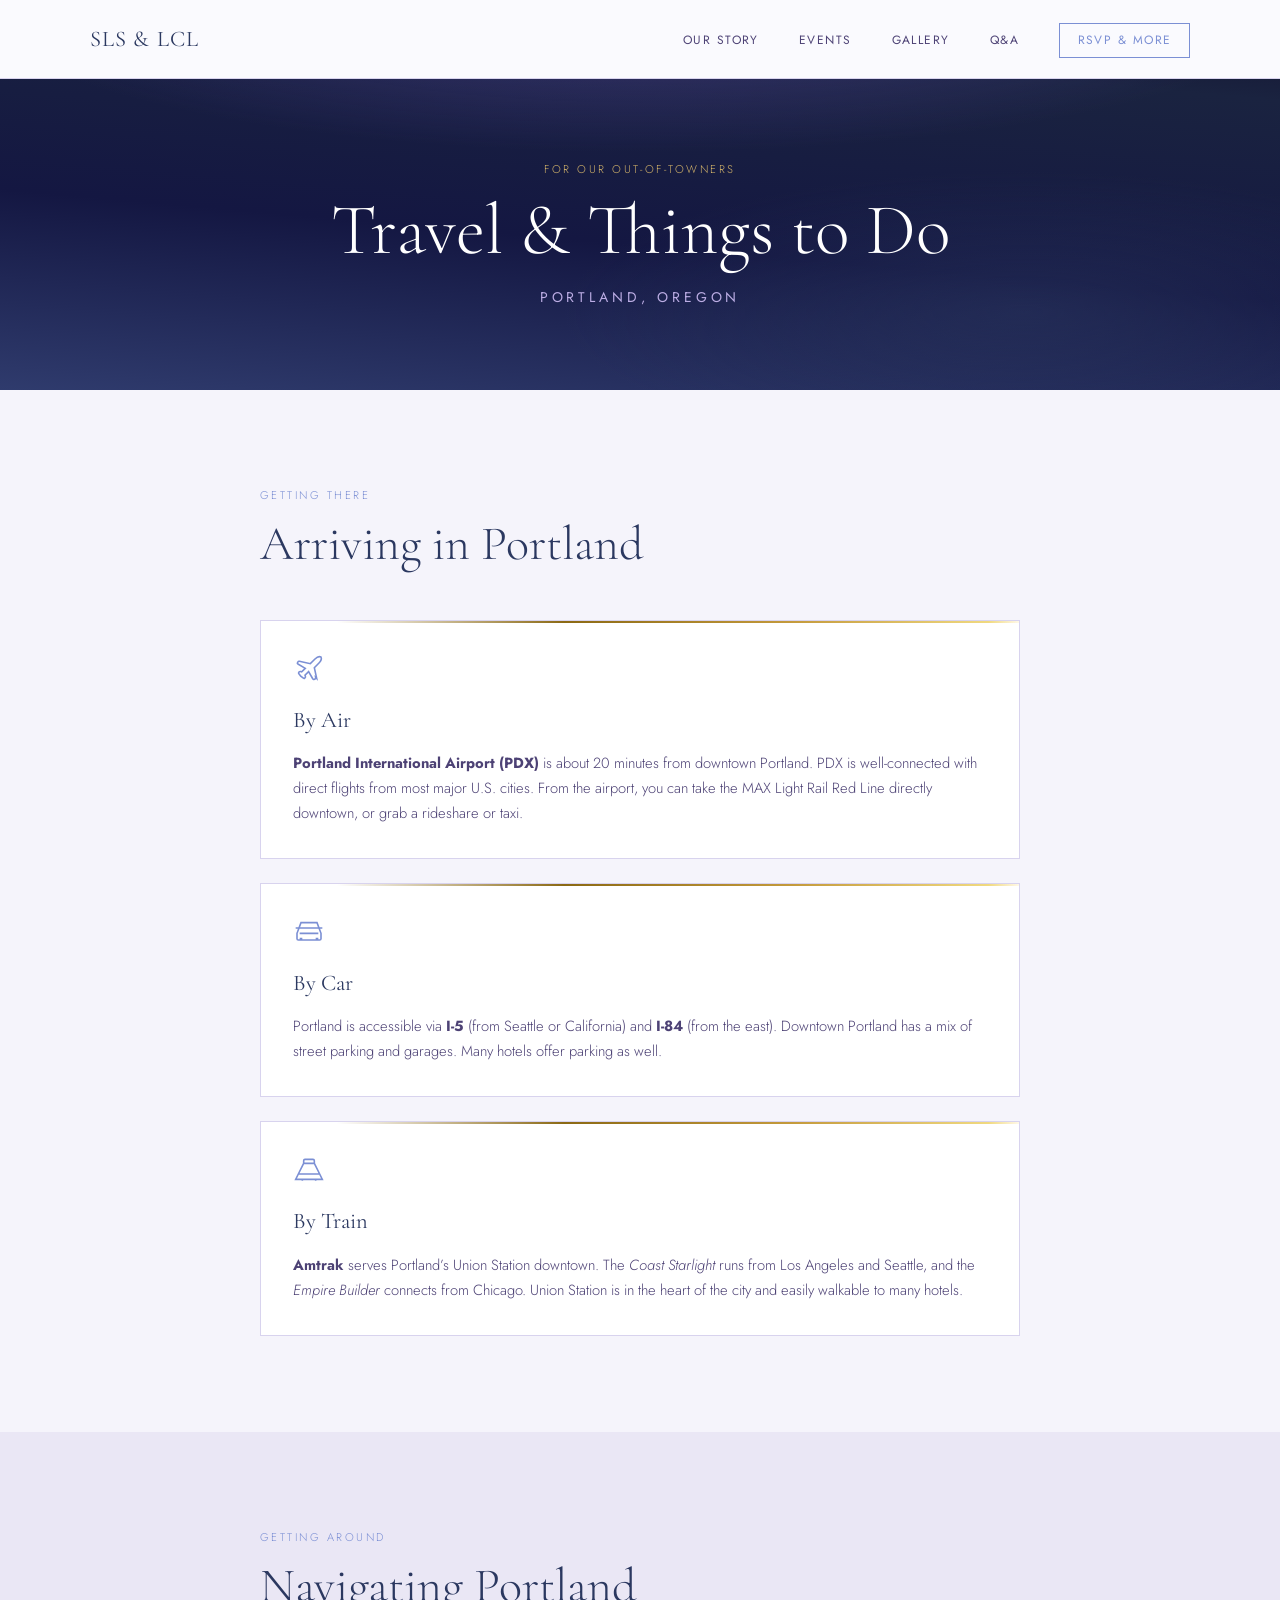
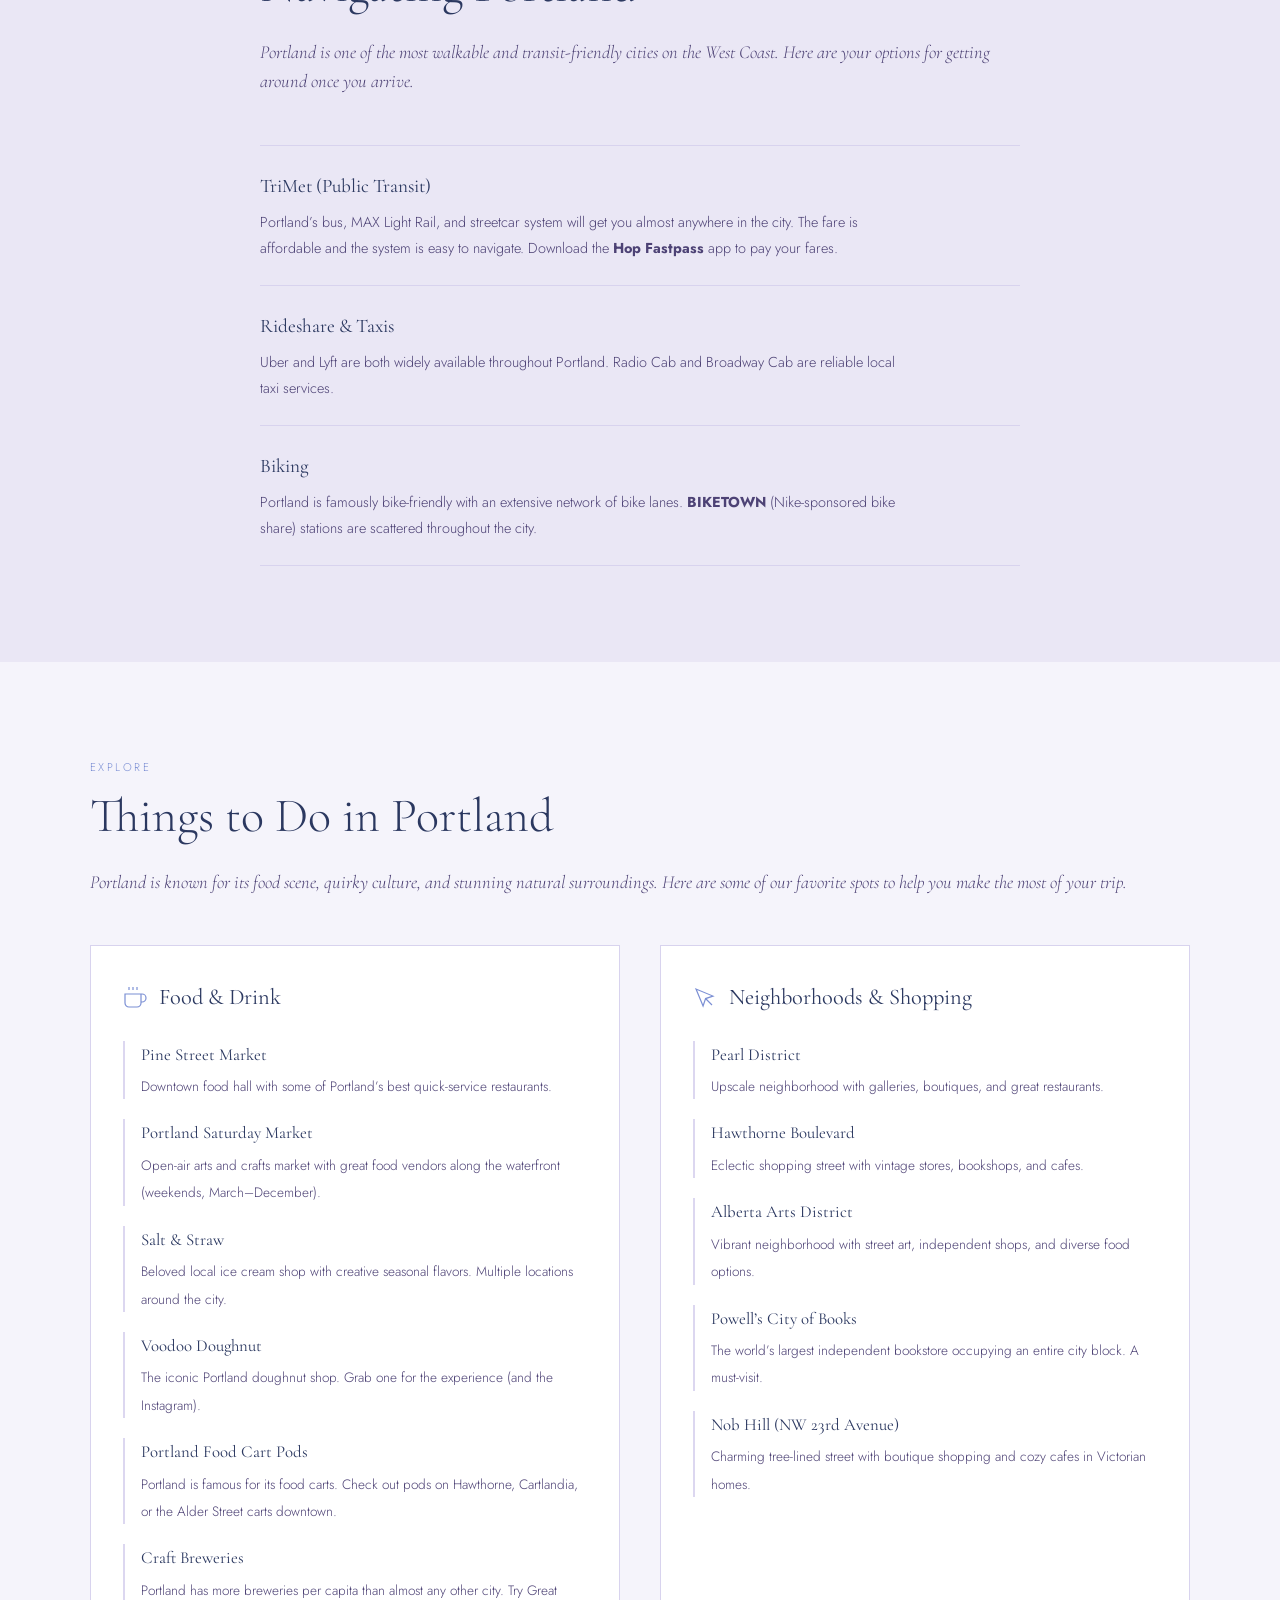
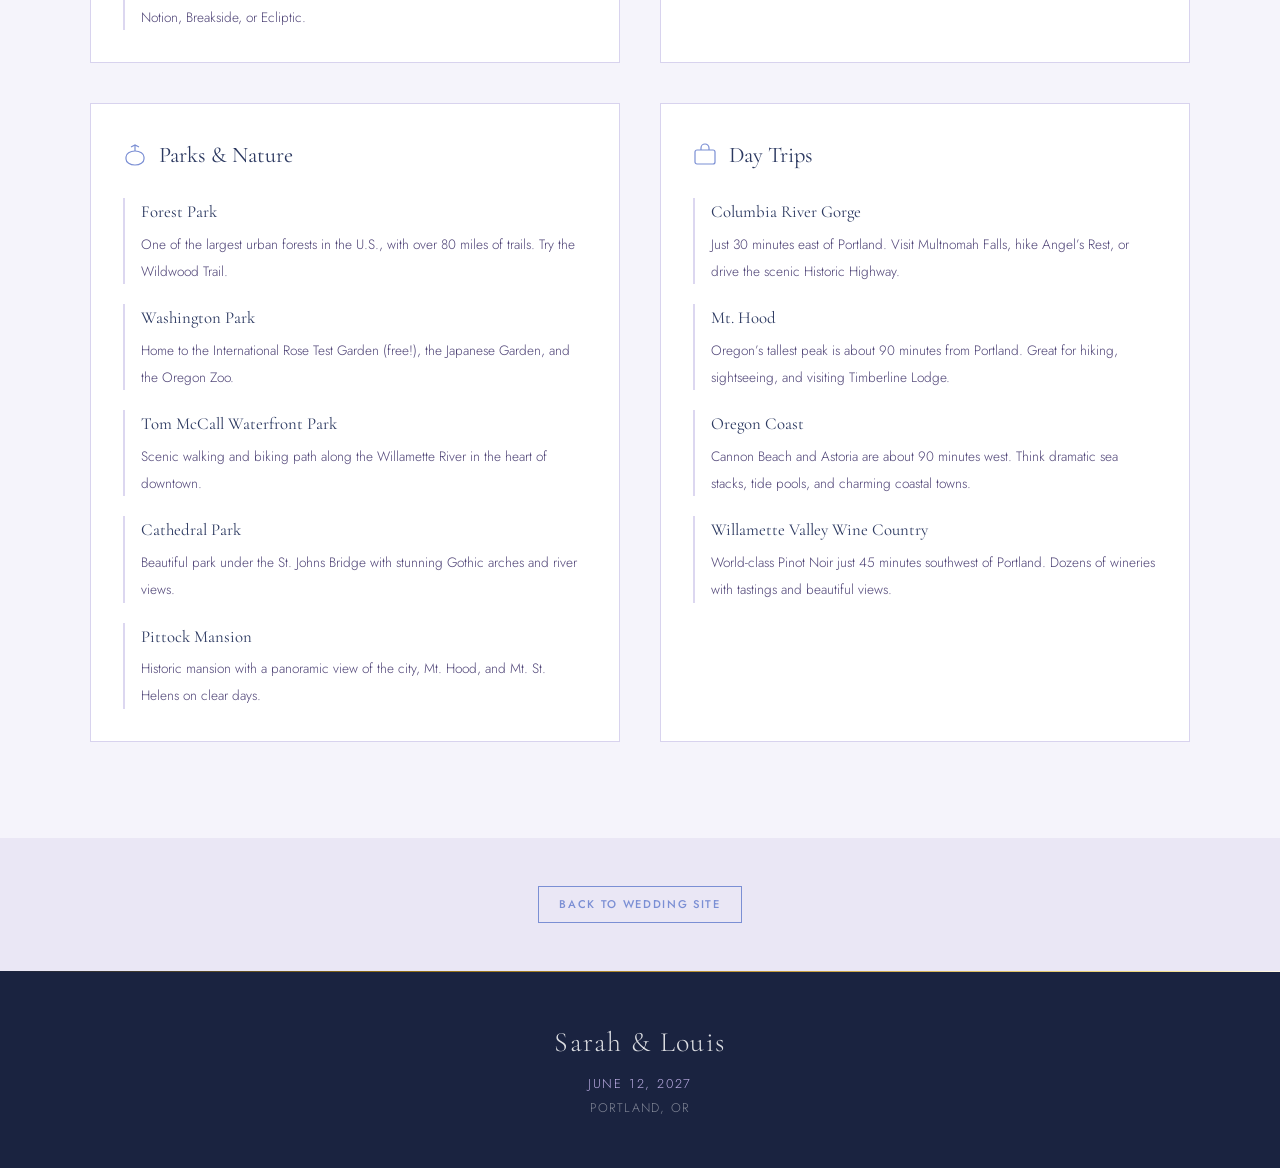
==== travel.html @ 09be83aa "Add wedding site with GitHub Pages deployment config Includes all site pages, styles, scripts, and i" ====
<!DOCTYPE html>
<html lang="en">

<head>
  <meta charset="UTF-8" />
  <meta name="viewport" content="width=device-width, initial-scale=1.0" />
  <title>Travel &amp; Things to Do | Sarah &amp; Louis</title>
  <link rel="preconnect" href="https://fonts.googleapis.com" />
  <link rel="preconnect" href="https://fonts.gstatic.com" crossorigin />
  <link
    href="https://fonts.googleapis.com/css2?family=Cormorant+Garamond:ital,wght@0,300;0,400;0,600;1,300;1,400&family=Jost:wght@300;400;500&display=swap"
    rel="stylesheet" />
  <link rel="icon" type="image/png" href="wisteria/flower 1.png" />
  <link rel="stylesheet" href="css/styles.css" />
  <link rel="stylesheet" href="css/travel.css" />
</head>

<body>

  <!-- NAV -->
  <header class="site-header scrolled" id="site-header">
    <div class="header-inner">
      <a href="index.html" class="header-monogram">SLS &amp; LCL</a>
      <button class="nav-toggle" aria-label="Toggle navigation" aria-expanded="false">
        <span></span><span></span><span></span>
      </button>
      <nav class="main-nav" id="main-nav">
        <ul>
          <li><a href="index.html#our-story">Our Story</a></li>
          <li><a href="index.html#events">Events</a></li>
          <li><a href="index.html#gallery">Gallery</a></li>
          <li><a href="index.html#faq">Q&amp;A</a></li>
          <li><a href="index.html#links" class="nav-cta">RSVP &amp; More</a></li>
        </ul>
      </nav>
    </div>
  </header>

  <!-- PAGE HERO -->
  <section class="travel-hero">
    <div class="travel-hero-overlay"></div>
    <div class="travel-hero-content">
      <div class="section-label">For Our Out-of-Towners</div>
      <h1 class="travel-hero-title">Travel &amp; Things to Do</h1>
      <p class="travel-hero-subtitle">Portland, Oregon</p>
    </div>
  </section>

  <!-- GETTING THERE -->
  <section class="section" id="getting-there">
    <div class="container container--narrow">
      <div class="section-label">Getting There</div>
      <h2 class="section-title">Arriving in Portland</h2>

      <div class="travel-info-grid">
        <div class="travel-info-card">
          <div class="travel-info-icon" aria-hidden="true">
            <svg viewBox="0 0 24 24" fill="none" stroke="currentColor" stroke-width="1.2">
              <path d="M17.8 19.2L16 11l3.5-3.5C21 6 21.5 4 21 3c-1-.5-3 0-4.5 1.5L13 8 4.8 6.2c-.5-.1-.9.1-1.1.5l-.3.5c-.2.4-.1.9.3 1.1l5.5 3.2-2.7 2.7-.8-.3c-.4-.1-.8 0-1.1.3l-.2.2c-.3.3-.3.7-.1 1l1.5 2 2 1.5c.3.2.7.2 1-.1l.2-.2c.3-.3.4-.7.3-1.1l-.3-.8 2.7-2.7 3.2 5.5c.2.4.7.5 1.1.3l.5-.3c.4-.2.6-.6.5-1.1z" />
            </svg>
          </div>
          <h3>By Air</h3>
          <p><strong>Portland International Airport (PDX)</strong> is about 20 minutes from downtown Portland. PDX is well-connected with direct flights from most major U.S. cities. From the airport, you can take the MAX Light Rail Red Line directly downtown, or grab a rideshare or taxi.</p>
        </div>

        <div class="travel-info-card">
          <div class="travel-info-icon" aria-hidden="true">
            <svg viewBox="0 0 24 24" fill="none" stroke="currentColor" stroke-width="1.2">
              <path d="M5 17h2m10 0h2M2 9h20M5 13h14M6 5h12l3 8v4a1 1 0 0 1-1 1H4a1 1 0 0 1-1-1v-4l3-8z" />
            </svg>
          </div>
          <h3>By Car</h3>
          <p>Portland is accessible via <strong>I-5</strong> (from Seattle or California) and <strong>I-84</strong> (from the east). Downtown Portland has a mix of street parking and garages. Many hotels offer parking as well.</p>
        </div>

        <div class="travel-info-card">
          <div class="travel-info-icon" aria-hidden="true">
            <svg viewBox="0 0 24 24" fill="none" stroke="currentColor" stroke-width="1.2">
              <path d="M4 15l4-8h8l4 8M4 15h16M4 15l-2 4h20l-2-4M8 7V5a1 1 0 0 1 1-1h6a1 1 0 0 1 1 1v2M7 19v1M17 19v1" />
            </svg>
          </div>
          <h3>By Train</h3>
          <p><strong>Amtrak</strong> serves Portland&rsquo;s Union Station downtown. The <em>Coast Starlight</em> runs from Los Angeles and Seattle, and the <em>Empire Builder</em> connects from Chicago. Union Station is in the heart of the city and easily walkable to many hotels.</p>
        </div>
      </div>
    </div>
  </section>

  <!-- GETTING AROUND -->
  <section class="section section-alt" id="getting-around">
    <div class="container container--narrow">
      <div class="section-label">Getting Around</div>
      <h2 class="section-title">Navigating Portland</h2>
      <p class="travel-intro">Portland is one of the most walkable and transit-friendly cities on the West Coast. Here are your options for getting around once you arrive.</p>

      <div class="transport-list">
        <div class="transport-item">
          <h3>TriMet (Public Transit)</h3>
          <p>Portland&rsquo;s bus, MAX Light Rail, and streetcar system will get you almost anywhere in the city. The fare is affordable and the system is easy to navigate. Download the <strong>Hop Fastpass</strong> app to pay your fares.</p>
        </div>
        <div class="transport-item">
          <h3>Rideshare &amp; Taxis</h3>
          <p>Uber and Lyft are both widely available throughout Portland. Radio Cab and Broadway Cab are reliable local taxi services.</p>
        </div>
        <div class="transport-item">
          <h3>Biking</h3>
          <p>Portland is famously bike-friendly with an extensive network of bike lanes. <strong>BIKETOWN</strong> (Nike-sponsored bike share) stations are scattered throughout the city.</p>
        </div>
      </div>
    </div>
  </section>

  <!-- THINGS TO DO -->
  <section class="section" id="things-to-do">
    <div class="container">
      <div class="section-label">Explore</div>
      <h2 class="section-title">Things to Do in Portland</h2>
      <p class="travel-intro">Portland is known for its food scene, quirky culture, and stunning natural surroundings. Here are some of our favorite spots to help you make the most of your trip.</p>

      <div class="things-grid">

        <div class="things-category">
          <h3 class="things-category-title">
            <svg class="things-category-icon" viewBox="0 0 24 24" fill="none" stroke="currentColor" stroke-width="1.2">
              <path d="M18 8h1a4 4 0 0 1 0 8h-1M2 8h16v9a4 4 0 0 1-4 4H6a4 4 0 0 1-4-4V8zM6 1v3M10 1v3M14 1v3" />
            </svg>
            Food &amp; Drink
          </h3>
          <ul class="things-list">
            <li>
              <strong>Pine Street Market</strong>
              <span>Downtown food hall with some of Portland&rsquo;s best quick-service restaurants.</span>
            </li>
            <li>
              <strong>Portland Saturday Market</strong>
              <span>Open-air arts and crafts market with great food vendors along the waterfront (weekends, March&ndash;December).</span>
            </li>
            <li>
              <strong>Salt &amp; Straw</strong>
              <span>Beloved local ice cream shop with creative seasonal flavors. Multiple locations around the city.</span>
            </li>
            <li>
              <strong>Voodoo Doughnut</strong>
              <span>The iconic Portland doughnut shop. Grab one for the experience (and the Instagram).</span>
            </li>
            <li>
              <strong>Portland Food Cart Pods</strong>
              <span>Portland is famous for its food carts. Check out pods on Hawthorne, Cartlandia, or the Alder Street carts downtown.</span>
            </li>
            <li>
              <strong>Craft Breweries</strong>
              <span>Portland has more breweries per capita than almost any other city. Try Great Notion, Breakside, or Ecliptic.</span>
            </li>
          </ul>
        </div>

        <div class="things-category">
          <h3 class="things-category-title">
            <svg class="things-category-icon" viewBox="0 0 24 24" fill="none" stroke="currentColor" stroke-width="1.2">
              <path d="M3 3l7.07 16.97 2.51-7.39 7.39-2.51L3 3zM13 13l6 6" />
            </svg>
            Neighborhoods &amp; Shopping
          </h3>
          <ul class="things-list">
            <li>
              <strong>Pearl District</strong>
              <span>Upscale neighborhood with galleries, boutiques, and great restaurants.</span>
            </li>
            <li>
              <strong>Hawthorne Boulevard</strong>
              <span>Eclectic shopping street with vintage stores, bookshops, and cafes.</span>
            </li>
            <li>
              <strong>Alberta Arts District</strong>
              <span>Vibrant neighborhood with street art, independent shops, and diverse food options.</span>
            </li>
            <li>
              <strong>Powell&rsquo;s City of Books</strong>
              <span>The world&rsquo;s largest independent bookstore occupying an entire city block. A must-visit.</span>
            </li>
            <li>
              <strong>Nob Hill (NW 23rd Avenue)</strong>
              <span>Charming tree-lined street with boutique shopping and cozy cafes in Victorian homes.</span>
            </li>
          </ul>
        </div>

        <div class="things-category">
          <h3 class="things-category-title">
            <svg class="things-category-icon" viewBox="0 0 24 24" fill="none" stroke="currentColor" stroke-width="1.2">
              <path d="M12 22c-4.97 0-9-2.69-9-6v-2c0-3.31 4.03-6 9-6s9 2.69 9 6v2c0 3.31-4.03 6-9 6z" />
              <path d="M12 8V2M8 4l4-2 4 2" />
            </svg>
            Parks &amp; Nature
          </h3>
          <ul class="things-list">
            <li>
              <strong>Forest Park</strong>
              <span>One of the largest urban forests in the U.S., with over 80 miles of trails. Try the Wildwood Trail.</span>
            </li>
            <li>
              <strong>Washington Park</strong>
              <span>Home to the International Rose Test Garden (free!), the Japanese Garden, and the Oregon Zoo.</span>
            </li>
            <li>
              <strong>Tom McCall Waterfront Park</strong>
              <span>Scenic walking and biking path along the Willamette River in the heart of downtown.</span>
            </li>
            <li>
              <strong>Cathedral Park</strong>
              <span>Beautiful park under the St. Johns Bridge with stunning Gothic arches and river views.</span>
            </li>
            <li>
              <strong>Pittock Mansion</strong>
              <span>Historic mansion with a panoramic view of the city, Mt. Hood, and Mt. St. Helens on clear days.</span>
            </li>
          </ul>
        </div>

        <div class="things-category">
          <h3 class="things-category-title">
            <svg class="things-category-icon" viewBox="0 0 24 24" fill="none" stroke="currentColor" stroke-width="1.2">
              <rect x="2" y="7" width="20" height="14" rx="2" ry="2" />
              <path d="M16 7V5a4 4 0 0 0-8 0v2" />
            </svg>
            Day Trips
          </h3>
          <ul class="things-list">
            <li>
              <strong>Columbia River Gorge</strong>
              <span>Just 30 minutes east of Portland. Visit Multnomah Falls, hike Angel&rsquo;s Rest, or drive the scenic Historic Highway.</span>
            </li>
            <li>
              <strong>Mt. Hood</strong>
              <span>Oregon&rsquo;s tallest peak is about 90 minutes from Portland. Great for hiking, sightseeing, and visiting Timberline Lodge.</span>
            </li>
            <li>
              <strong>Oregon Coast</strong>
              <span>Cannon Beach and Astoria are about 90 minutes west. Think dramatic sea stacks, tide pools, and charming coastal towns.</span>
            </li>
            <li>
              <strong>Willamette Valley Wine Country</strong>
              <span>World-class Pinot Noir just 45 minutes southwest of Portland. Dozens of wineries with tastings and beautiful views.</span>
            </li>
          </ul>
        </div>

      </div>
    </div>
  </section>

  <!-- BACK TO MAIN SITE -->
  <section class="section section-alt travel-back">
    <div class="container" style="text-align: center;">
      <a href="index.html#links" class="btn btn-ghost">Back to Wedding Site</a>
    </div>
  </section>

  <!-- FOOTER -->
  <footer class="site-footer">
    <div class="footer-inner">
      <p class="footer-names">Sarah &amp; Louis</p>
      <p class="footer-date">June 12, 2027</p>
      <p class="footer-location">Portland, OR</p>
    </div>
  </footer>

  <script src="js/main.js"></script>
</body>

</html>
---- css/styles.css ----
/* ============================================================
   RESET & BASE
   ============================================================ */
*,
*::before,
*::after {
  box-sizing: border-box;
  margin: 0;
  padding: 0;
}

:root {
  /* --- Palette --- */
  /* Backgrounds */
  --color-cream: #f5f4fb;
  /* near-white with lavender tint */
  --color-warm-white: #fafafe;
  --color-alt-bg: #eae7f5;
  /* soft lavender section bg */
  --color-card-bg: #ffffff;

  /* Brand colors (mood board) */
  --color-lavender-pale: #dcd7f0;
  /* very soft lavender */
  --color-lavender: #bcade4;
  /* medium lavender */
  --color-periwinkle: #7b8fd4;
  /* cornflower / periwinkle */
  --color-blue: #4f6bbf;
  /* medium blue */
  --color-navy: #2b3860;
  /* deep navy */
  --color-navy-dark: #1a2340;
  /* deepest navy (hero bg) */
  --color-gold: #c49a3c;
  /* warm gold accent */
  --color-gold-light: #d4b46a;
  /* lighter gold */

  /* Text */
  --color-charcoal: #1e2d52;
  /* use navy as primary text */
  --color-muted: #4d4275;
  /* muted blue-purple */
  --color-rule: #d8d3ee;
  /* lavender divider */

  /* Typography */
  --font-serif: 'Cormorant Garamond', Georgia, serif;
  --font-sans: 'Jost', system-ui, sans-serif;

  /* Spacing */
  --section-pad: 6rem 1.5rem;
  --container-max: 1100px;

  /* Motion */
  --ease: cubic-bezier(0.4, 0, 0.2, 1);
  --transition: 0.25s var(--ease);
}

html {
  scroll-behavior: smooth;
  font-size: 16px;
}

body {
  font-family: var(--font-sans);
  font-weight: 300;
  color: var(--color-charcoal);
  background: var(--color-cream);
  overflow-x: hidden;
  line-height: 1.7;
  -webkit-font-smoothing: antialiased;
}

img {
  display: block;
  max-width: 100%;
  height: auto;
}

a {
  color: inherit;
  text-decoration: none;
}

button {
  font: inherit;
  cursor: pointer;
  background: none;
  border: none;
}

/* ============================================================
   UTILITIES
   ============================================================ */
.sr-only {
  position: absolute;
  width: 1px;
  height: 1px;
  padding: 0;
  margin: -1px;
  overflow: hidden;
  clip: rect(0, 0, 0, 0);
  white-space: nowrap;
  border: 0;
}

.container {
  position: relative;
  z-index: 4;
  max-width: var(--container-max);
  margin: 0 auto;
}

.container--narrow {
  max-width: 760px;
}

.btn {
  display: inline-block;
  padding: 0.75rem 2rem;
  font-family: var(--font-sans);
  font-size: 0.75rem;
  font-weight: 500;
  letter-spacing: 0.15em;
  text-transform: uppercase;
  border: 1px solid currentColor;
  transition: background var(--transition), color var(--transition), border-color var(--transition);
}

.btn-outline {
  color: #fff;
  border-color: rgba(255, 255, 255, 0.55);
}

.btn-outline:hover {
  background: rgba(255, 255, 255, 0.12);
  border-color: rgba(255, 255, 255, 0.85);
}

.btn-ghost {
  color: var(--color-periwinkle);
  border-color: var(--color-periwinkle);
  font-size: 0.7rem;
  padding: 0.5rem 1.25rem;
}

.btn-ghost:hover {
  background: var(--color-periwinkle);
  color: #fff;
}

/* Placeholder image blocks */
.img-placeholder {
  width: 100%;
  height: 100%;
  background: var(--color-lavender-pale);
  display: flex;
  align-items: center;
  justify-content: center;
  color: var(--color-lavender);
  font-family: var(--font-sans);
  font-size: 0.8rem;
  letter-spacing: 0.08em;
  text-transform: uppercase;
}

/* ============================================================
   HEADER / NAV
   ============================================================ */
.site-header {
  position: fixed;
  top: 0;
  left: 0;
  right: 0;
  z-index: 100;
  padding: 1.25rem 2rem;
  transition: background var(--transition), box-shadow var(--transition);
}

.site-header.scrolled {
  background: var(--color-warm-white);
  box-shadow: 0 1px 0 var(--color-rule);
}

.header-inner {
  max-width: var(--container-max);
  margin: 0 auto;
  display: flex;
  align-items: center;
  justify-content: space-between;
}

.header-monogram {
  font-family: var(--font-serif);
  font-size: 1.4rem;
  font-weight: 400;
  letter-spacing: 0.05em;
  color: #fff;
  transition: color var(--transition);
}

.site-header.scrolled .header-monogram {
  color: var(--color-navy);
}

.main-nav ul {
  list-style: none;
  display: flex;
  gap: 2.5rem;
  align-items: center;
}

.main-nav a {
  font-size: 0.75rem;
  font-weight: 400;
  letter-spacing: 0.12em;
  text-transform: uppercase;
  color: rgba(255, 255, 255, 0.82);
  transition: color var(--transition);
}

.site-header.scrolled .main-nav a {
  color: var(--color-muted);
}

.main-nav a:hover {
  color: #fff;
}

.site-header.scrolled .main-nav a:hover {
  color: var(--color-periwinkle);
}

.main-nav .nav-cta {
  padding: 0.45rem 1.1rem;
  border: 1px solid rgba(255, 255, 255, 0.45);
}

.site-header.scrolled .main-nav .nav-cta {
  border-color: var(--color-periwinkle);
  color: var(--color-periwinkle);
}

.main-nav .nav-cta:hover {
  background: rgba(255, 255, 255, 0.12);
}

.site-header.scrolled .main-nav .nav-cta:hover {
  background: var(--color-periwinkle);
  color: #fff;
}

.nav-toggle {
  display: none;
  flex-direction: column;
  gap: 5px;
  padding: 4px;
  color: #fff;
  transition: color var(--transition);
}

.site-header.scrolled .nav-toggle {
  color: var(--color-navy);
}

.nav-toggle span {
  display: block;
  width: 22px;
  height: 1.5px;
  background: currentColor;
  transition: transform var(--transition), opacity var(--transition);
}

.nav-toggle[aria-expanded="true"] span:nth-child(1) {
  transform: translateY(6.5px) rotate(45deg);
}

.nav-toggle[aria-expanded="true"] span:nth-child(2) {
  opacity: 0;
}

.nav-toggle[aria-expanded="true"] span:nth-child(3) {
  transform: translateY(-6.5px) rotate(-45deg);
}

/* ============================================================
   HERO
   ============================================================ */
.hero {
  position: relative;
  min-height: 100svh;
  display: flex;
  flex-direction: column;
  align-items: center;
  justify-content: center;
  text-align: center;
  overflow: hidden;
  padding: 6rem 1.5rem 4rem;

  /* Deep dusk-blue wisteria gradient — replace with a real photo later:
     background-image: url('../images/hero.jpg');
     background-size: cover; background-position: center; */
  background: var(--color-navy-dark);


}


.hero-overlay {
  position: absolute;
  inset: 0;
  background:
    radial-gradient(ellipse 80% 60% at 50% 0%, rgba(100, 80, 180, 0.45) 0%, transparent 65%),
    radial-gradient(ellipse 70% 50% at 20% 100%, rgba(60, 50, 140, 0.35) 0%, transparent 60%),
    radial-gradient(ellipse 60% 60% at 80% 80%, rgba(43, 56, 96, 0.5) 0%, transparent 60%),
    linear-gradient(185deg, #120e2a 0%, #1a2340 20%, #141742 60%, #2f3b6d 100%);
}

/* Botanical illustrations */
.hero-botanical {
  position: absolute;
  width: clamp(200px, 28vw, 420px);
  pointer-events: none;
  z-index: 1;
  opacity: 0.3;
  filter: drop-shadow(0 0 28px rgba(148, 120, 200, 0.45)) blur(4px);
  mix-blend-mode: soft-light;
}

.hero-botanical--right {
  top: 8%;
  right: -5%;
  transform: rotate(-18deg);
}

.hero-botanical--left {
  bottom: -8%;
  left: -5%;
  transform: scaleX(-1) rotate(-18deg);
  /* flip 180° + slight adjust → mirrors naturally */
}

/* Sparkles are injected by JS */

.hero-content {
  position: relative;
  z-index: 4;
  max-width: 700px;
}

.hero-eyebrow {
  font-family: var(--font-sans);
  font-size: 0.875rem;
  font-weight: 400;
  letter-spacing: 0.28em;
  text-transform: uppercase;
  display: flex;
  white-space: nowrap;
  color: var(--color-gold-light);
  margin-bottom: 2rem;
}

.hero-eyebrow::before,
.hero-eyebrow::after {
  content: '';
  display: flex;
  width: 100%;
  height: 1px;
  background: var(--color-gold-light);
  margin: 0.5rem 0.75rem;
}

.hero-names {

  font-family: var(--font-serif);
  font-size: clamp(3.5rem, 9vw, 7rem);
  font-weight: 300;
  color: #fff;
  line-height: 0.65;
  letter-spacing: 0.02em;
  margin-bottom: 2.5rem;
}

.hero-names .ampersand {
  font-style: italic;
  color: var(--color-lavender);
}

.hero-date {
  font-family: var(--font-serif);
  font-size: clamp(1.1rem, 2.5vw, 1.5rem);
  font-weight: 300;
  color: rgba(255, 255, 255, 0.72);
  letter-spacing: 0.1em;
  margin-bottom: 0.4rem;
}

.hero-location {
  font-size: 0.78rem;
  letter-spacing: 0.18em;
  text-transform: uppercase;
  color: var(--color-lavender);
  margin-bottom: 3.5rem;
  opacity: 0.8;
}


/* ============================================================
   FOIL SHIMMER — shared animation for all gold foil elements
   ============================================================ */
@keyframes foil-shimmer {
  0% {
    background-position: 0% center;
  }

  100% {
    background-position: 100% center;
  }
}

/* Canvas dust overlay */
.hero-dust {
  position: absolute;
  inset: 0;
  width: 100%;
  height: 100%;
  pointer-events: none;
  z-index: 1;
}

/* ============================================================
   HERO SPARKLES
   ============================================================ */
.sparkle {
  position: absolute;
  pointer-events: none;
  z-index: 1;
  width: 3px;
  height: 3px;
  border-radius: 50%;
  background: var(--sparkle-color, #d4b46a);
  box-shadow: 0 0 5px 2px var(--sparkle-glow, rgba(212, 180, 106, 0.5));
  opacity: 0;
  animation: sparkle-twinkle var(--sparkle-dur, 3s) ease-in-out var(--sparkle-delay, 0s) infinite;
}

/* Vertical arm */
.sparkle::before,
/* Horizontal arm */
.sparkle::after {
  content: '';
  position: absolute;
  left: 50%;
  top: 50%;
  border-radius: 1px;
  background: linear-gradient(transparent 0%, var(--sparkle-color, #d4b46a) 50%, transparent 100%);
}

.sparkle::before {
  width: 1px;
  height: var(--sparkle-arm-v, 14px);
  transform: translate(-50%, -50%);
}

.sparkle::after {
  width: var(--sparkle-arm-h, 8px);
  height: 1px;
  transform: translate(-50%, -50%);
}

@keyframes sparkle-twinkle {

  0%,
  100% {
    opacity: 0;
    transform: scale(0.3) rotate(var(--sparkle-rot, 0deg));
  }

  15%,
  85% {
    opacity: 0;
  }

  50% {
    opacity: var(--sparkle-opacity, 0.8);
    transform: scale(1) rotate(var(--sparkle-rot, 0deg));
  }
}

/* ============================================================
   COUNTDOWN BAR
   ============================================================ */
.countdown-bar {
  position: relative;
  background: var(--color-navy);
  color: #fff;
  padding: 2rem 1.5rem;
}

/* Foil divider at top of countdown bar */
.countdown-bar::before {
  content: '';
  position: absolute;
  top: 0;
  left: 0;
  right: 0;
  height: 1px;
  background: linear-gradient(90deg, transparent 0%, #8b6914 15%, #c49a3c 30%, #f0d980 45%, #fff8e7 50%, #f0d980 55%, #c49a3c 70%, #8b6914 85%, transparent 100%);
  background-size: 200% 100%;
  animation: foil-shimmer 7s ease-in-out infinite alternate;
}

.countdown-inner {
  position: relative;
  z-index: 4;
  max-width: 600px;
  margin: 0 auto;
  display: flex;
  align-items: center;
  justify-content: center;
  gap: 1.5rem;
}

.countdown-unit {
  text-align: center;
  min-width: 64px;
}

.countdown-unit span {
  display: block;
  font-family: var(--font-serif);
  font-size: 2.5rem;
  font-weight: 300;
  line-height: 1;
  color: var(--color-lavender);
}

.countdown-unit label {
  display: block;
  font-size: 0.65rem;
  letter-spacing: 0.18em;
  text-transform: uppercase;
  color: rgba(255, 255, 255, 0.35);
  margin-top: 0.4rem;
}

.countdown-sep {
  font-size: 1.5rem;
  color: rgba(255, 255, 255, 0.15);
  line-height: 1;
  margin-top: -0.5rem;
}

/* ============================================================
   SECTIONS
   ============================================================ */
.section {
  position: relative;
  padding: var(--section-pad);
  background: var(--color-cream);
}

.section-alt {
  background: var(--color-alt-bg);
}

.section-label {
  font-size: 0.7rem;
  letter-spacing: 0.22em;
  text-transform: uppercase;
  color: var(--color-periwinkle);
  margin-bottom: 0.75rem;
}

.section-title {
  font-family: var(--font-serif);
  font-size: clamp(2rem, 4vw, 3rem);
  font-weight: 300;
  color: var(--color-navy);
  line-height: 1.15;
  margin-bottom: 3rem;
}

/* ============================================================
   OUR STORY
   ============================================================ */
.story-grid {
  display: grid;
  grid-template-columns: 1fr 1fr;
  gap: 4rem;
  align-items: start;
}

.story-image {
  aspect-ratio: 3/4;
  overflow: hidden;
  position: sticky;
  top: 6rem;
}

.story-content {
  padding-bottom: 2rem;
}

.story-text {
  margin-bottom: 4rem;
}

.story-image .img-placeholder {
  min-height: 400px;
}

.story-photo {
  position: absolute;
  inset: 0;
  width: 100%;
  height: 100%;
  object-fit: cover;
  object-position: center;
  display: block;
  transition: opacity 0.6s ease;
}

.story-slide-caption {
  position: absolute;
  bottom: 0;
  left: 0;
  right: 0;
  padding: 3rem 1.25rem 1.1rem;
  background: linear-gradient(transparent, rgba(14, 10, 40, 0.68));
  z-index: 2;
  opacity: 1;
  transition: opacity 0.45s ease;
}

.story-slide-date {
  display: block;
  font-family: var(--font-serif);
  font-style: italic;
  font-size: 1.05rem;
  color: rgba(255, 255, 255, 0.92);
  line-height: 1.3;
}

.story-slide-location {
  display: block;
  font-size: 0.62rem;
  letter-spacing: 0.2em;
  text-transform: uppercase;
  color: var(--color-gold-light);
  margin-top: 0.2rem;
}

.story-lead {
  font-family: var(--font-serif);
  font-size: 1.4rem;
  font-style: italic;
  color: var(--color-muted);
  margin-bottom: 1.25rem;
  line-height: 1.5;
}

.story-text p {
  margin-bottom: 1rem;
  color: var(--color-muted);
  font-size: 1rem;
}

/* Timeline */
.timeline {
  position: relative;
  padding-left: 1.5rem;
}

.timeline::before {
  content: '';
  position: absolute;
  left: 1.25rem;
  top: 8px;
  bottom: 8px;
  width: 1px;
  background: var(--color-lavender-pale);
}

.timeline-item {
  position: relative;
  padding: 0 0 3.5rem 2rem;
}

.timeline-item:last-child {
  padding-bottom: 0;
}

.timeline-dot {
  position: absolute;
  left: -0.85rem;
  top: 4px;
  width: 20px;
  height: 20px;
  object-fit: contain;
}

.timeline-date {
  font-size: 0.75rem;
  font-weight: 400;
  letter-spacing: 0.12em;
  text-transform: uppercase;
  color: #7f65c5;
  padding: 0.25rem 0rem;
}

.timeline-body h3 {
  font-family: var(--font-serif);
  line-height: 1.2;
  font-size: 1.325rem;
  font-weight: 400;
  color: var(--color-navy);
  margin-bottom: 0.3rem;
}

.timeline-body p {
  font-size: 1rem;
  color: var(--color-muted);
}

/* ============================================================
   EVENTS
   ============================================================ */
.events-grid {
  display: grid;
  grid-template-columns: repeat(3, 1fr);
  gap: 1.5rem;
}

.event-card {
  position: relative;
  background: var(--color-card-bg);
  padding: 2.5rem 2rem;
  border: 1px solid var(--color-rule);
  text-align: center;
  overflow: hidden;
}

/* Foil top accent line on each event card */
.event-card::before {
  content: '';
  position: absolute;
  top: 0;
  left: 0;
  right: 0;
  height: 2px;
  background: linear-gradient(90deg, transparent 5%, #8b6914 20%, #c49a3c 35%, #f0d980 48%, #fff8e7 50%, #f0d980 52%, #c49a3c 65%, #8b6914 80%, transparent 95%);
  background-size: 200% 100%;
  animation: foil-shimmer 5s ease-in-out infinite alternate;
}

.event-card:nth-child(2)::before {
  animation-delay: -1.7s;
}

.event-card:nth-child(3)::before {
  animation-delay: -3.3s;
}

.event-icon {
  width: 36px;
  height: 36px;
  margin: 0 auto 1.5rem;
  color: var(--color-periwinkle);
}

.event-icon svg {
  width: 100%;
  height: 100%;
}

.event-card h3 {
  font-family: var(--font-serif);
  font-size: 1.5rem;
  font-weight: 400;
  color: var(--color-navy);
  margin-bottom: 1.25rem;
}

.event-detail {
  font-size: 0.87rem;
  color: var(--color-muted);
  margin-bottom: 0.4rem;
}

.event-detail strong {
  font-weight: 500;
  color: var(--color-charcoal);
}

.event-card .btn {
  margin-top: 1.5rem;
}

/* ============================================================
   GALLERY
   ============================================================ */
.gallery-grid {
  display: grid;
  grid-template-columns: repeat(4, 1fr);
  grid-auto-rows: 340px;
  gap: 0.75rem;
}

.gallery-item {
  overflow: hidden;
  display: block;
  position: relative;
  cursor: pointer;

  img {
    width: 100%;
    height: 100%;
    object-fit: cover;
    object-position: center;
    display: block;
    transition: transform 0.4s var(--ease);
  }
}

.gallery-item .img-placeholder {
  transition: transform 0.4s var(--ease);
  min-height: 100%;
}

.gallery-item:hover .img-placeholder {
  transform: scale(1.04);
}

.gallery-item--wide {
  grid-column: span 2;
}

.gallery-item--tall {
  grid-row: span 2;
  grid-column: span 2;

}

/* ============================================================
   LIGHTBOX
   ============================================================ */
.lightbox {
  position: fixed;
  inset: 0;
  background: rgba(14, 10, 36, 0.96);
  z-index: 200;
  display: flex;
  align-items: center;
  justify-content: center;
  gap: 1rem;
  padding: 1.5rem;
}

.lightbox[hidden] {
  display: none;
}

.lightbox-content {
  flex: 1;
  aspect-ratio: 4/3;
}

.lightbox-img {
  width: 100%;
  height: 100%;
  object-fit: contain;
  display: block;
}

.lightbox-close {
  position: absolute;
  top: 1.25rem;
  right: 1.5rem;
  font-size: 2rem;
  color: rgba(255, 255, 255, 0.5);
  line-height: 1;
  transition: color var(--transition);
}

.lightbox-close:hover {
  color: #fff;
}

.lightbox-prev,
.lightbox-next {
  font-size: 1.5rem;
  color: rgba(255, 255, 255, 0.4);
  padding: 0.75rem;
  transition: color var(--transition), transform var(--transition);
  flex-shrink: 0;
}

.lightbox-prev:hover,
.lightbox-next:hover {
  color: var(--color-lavender);
}

.lightbox-prev:hover {
  transform: translateX(-3px);
}

.lightbox-next:hover {
  transform: translateX(3px);
}

/* ============================================================
   RSVP MODAL
   ============================================================ */
.rsvp-modal {
  position: fixed;
  inset: 0;
  z-index: 200;
  display: flex;
  align-items: center;
  justify-content: center;
  padding: 1.5rem;
}

.rsvp-modal[hidden] {
  display: none;
}

.rsvp-modal-backdrop {
  position: absolute;
  inset: 0;
  background: rgba(14, 10, 36, 0.92);
}

.rsvp-modal-panel {
  position: relative;
  z-index: 1;
  width: 90vw;
  max-width: 540px;
  max-height: 85vh;
  overflow-y: auto;
  background: var(--color-card-bg);
  padding: 3rem 2.5rem;
  border: 1px solid var(--color-rule);
  scrollbar-width: thin;
  scrollbar-color: var(--color-lavender-pale) transparent;
}

.rsvp-modal-panel::before {
  content: '';
  position: absolute;
  top: 0;
  left: 0;
  right: 0;
  height: 2px;
  background: linear-gradient(90deg, transparent 5%, #8b6914 20%, #c49a3c 35%, #f0d980 48%, #fff8e7 50%, #f0d980 52%, #c49a3c 65%, #8b6914 80%, transparent 95%);
}

.rsvp-modal-close {
  position: absolute;
  top: 1rem;
  right: 1.25rem;
  font-size: 1.75rem;
  color: var(--color-muted);
  line-height: 1;
  transition: color var(--transition);
}

.rsvp-modal-close:hover {
  color: var(--color-navy);
}

.rsvp-modal .section-label {
  margin-bottom: 0.25rem;
}

.rsvp-modal .section-title {
  margin-bottom: 1.75rem;
}

.rsvp-field {
  margin-bottom: 1.25rem;
}

.rsvp-field label {
  display: block;
  font-family: var(--font-sans);
  font-size: 0.72rem;
  font-weight: 400;
  letter-spacing: 0.12em;
  text-transform: uppercase;
  color: var(--color-navy);
  margin-bottom: 0.4rem;
}

.rsvp-field input,
.rsvp-field select,
.rsvp-field textarea {
  width: 100%;
  padding: 0.7rem 0.9rem;
  border: 1px solid var(--color-rule);
  border-radius: 0;
  font-family: var(--font-sans);
  font-size: 0.9rem;
  font-weight: 300;
  color: var(--color-charcoal);
  background: var(--color-warm-white);
  transition: border-color var(--transition), box-shadow var(--transition);
  outline: none;
  -webkit-appearance: none;
  appearance: none;
}

.rsvp-field input:focus,
.rsvp-field select:focus,
.rsvp-field textarea:focus {
  border-color: var(--color-periwinkle);
  box-shadow: 0 0 0 3px rgba(123, 143, 212, 0.15);
}

.rsvp-field textarea {
  resize: vertical;
}

.rsvp-required {
  color: var(--color-gold);
  font-weight: 400;
}

.rsvp-optional {
  font-size: 0.6rem;
  color: var(--color-muted);
  text-transform: none;
  letter-spacing: normal;
  font-weight: 300;
}

.rsvp-field--error input,
.rsvp-field--error select,
.rsvp-field--error textarea {
  border-color: #c44;
}

.rsvp-field-error {
  font-family: var(--font-sans);
  font-size: 0.7rem;
  color: #c44;
  margin-top: 0.3rem;
}

.rsvp-submit {
  width: 100%;
  margin-top: 0.5rem;
  background: var(--color-navy);
  color: #fff;
  border-color: var(--color-navy);
  text-align: center;
  cursor: pointer;
}

.rsvp-submit:hover {
  background: var(--color-periwinkle);
  border-color: var(--color-periwinkle);
}

.rsvp-submit:disabled {
  opacity: 0.5;
  cursor: not-allowed;
}

.rsvp-message {
  text-align: center;
  padding: 2rem 0;
}

.rsvp-message h3 {
  font-family: var(--font-serif);
  font-size: 1.5rem;
  color: var(--color-navy);
  margin-bottom: 0.75rem;
}

.rsvp-message p {
  color: var(--color-muted);
  font-family: var(--font-sans);
  font-size: 0.9rem;
  font-weight: 300;
  margin-bottom: 1rem;
}

.rsvp-message-icon {
  width: 48px;
  height: 48px;
  border-radius: 50%;
  background: var(--color-lavender-pale);
  color: var(--color-periwinkle);
  display: inline-flex;
  align-items: center;
  justify-content: center;
  font-size: 1.5rem;
  margin-bottom: 1rem;
}

.rsvp-message-icon--error {
  background: #fde8e8;
  color: #c44;
}

/* ============================================================
   FAQ
   ============================================================ */
.faq-list {
  display: flex;
  flex-direction: column;
  gap: 0;
  border-top: 1px solid var(--color-rule);
}

.faq-item {
  border-bottom: 1px solid var(--color-rule);
}

.faq-question {
  list-style: none;
  display: flex;
  justify-content: space-between;
  align-items: center;
  padding: 1.25rem 0;
  font-family: var(--font-serif);
  font-size: 1.15rem;
  font-weight: 400;
  color: var(--color-navy);
  cursor: pointer;
  user-select: none;
  gap: 1rem;
}

.faq-question::-webkit-details-marker {
  display: none;
}

.faq-question::after {
  content: '+';
  font-family: var(--font-sans);
  font-size: 1.25rem;
  font-weight: 300;
  color: var(--color-periwinkle);
  flex-shrink: 0;
  transition: transform var(--transition);
}

.faq-item[open] .faq-question::after {
  transform: rotate(45deg);
}

.faq-answer {
  padding: 0 0 1.5rem;
  font-size: 0.9rem;
  color: var(--color-muted);
  line-height: 1.75;
  max-width: 640px;
}

.faq-answer p+p {
  margin-top: 0.75rem;
}

/* ============================================================
   IMPORTANT LINKS
   ============================================================ */
.links-intro {
  font-family: var(--font-serif);
  font-size: 1.15rem;
  font-style: italic;
  color: var(--color-muted);
  margin-top: -1.5rem;
  margin-bottom: 3rem;
}

.links-grid {
  display: grid;
  grid-template-columns: repeat(3, 1fr);
  gap: 1.25rem;
}

.link-card {
  display: flex;
  flex-direction: column;
  padding: 2rem 1.75rem;
  background: var(--color-card-bg);
  border: 1px solid var(--color-rule);
  transition: border-color var(--transition), box-shadow var(--transition), transform var(--transition);
}

.link-card:hover {
  border-color: var(--color-periwinkle);
  box-shadow: 0 4px 20px rgba(123, 143, 212, 0.12);
  transform: translateY(-2px);
}

.link-card--featured {
  grid-column: span 3;
  flex-direction: row;
  align-items: center;
  gap: 2rem;
  border-color: transparent;
  background: linear-gradient(135deg, #fafafe 0%, #f0eef9 100%);
  isolation: isolate;
}

/* Animated foil border on the featured card via CSS mask trick */
.link-card--featured::before {
  content: '';
  position: absolute;
  inset: 0;
  padding: 1.5px;
  background: linear-gradient(90deg, #b0a3d4 0%, #8b6914 12%, #c49a3c 28%, #f0d980 44%, #fff8e7 50%, #f0d980 56%, #c49a3c 72%, #8b6914 88%, #b0a3d4 100%);
  background-size: 200% auto;
  animation: foil-shimmer 5s ease-in-out infinite alternate;
  -webkit-mask: linear-gradient(#fff 0 0) content-box, linear-gradient(#fff 0 0);
  -webkit-mask-composite: destination-out;
  mask: linear-gradient(#fff 0 0) content-box, linear-gradient(#fff 0 0);
  mask-composite: exclude;
  pointer-events: none;
}

.link-card-icon {
  width: 32px;
  height: 32px;
  color: var(--color-periwinkle);
  flex-shrink: 0;
  margin-bottom: 1rem;
}

.link-card--featured .link-card-icon {
  width: 40px;
  height: 40px;
  margin-bottom: 0;
  color: var(--color-blue);
}

.link-card-icon svg {
  width: 100%;
  height: 100%;
}

.link-card h3 {
  font-family: var(--font-serif);
  font-size: 1.3rem;
  font-weight: 400;
  color: var(--color-navy);
  margin-bottom: 0.5rem;
}

.link-card p {
  font-size: 0.85rem;
  color: var(--color-muted);
  flex: 1;
  margin-bottom: 1rem;
}

.link-card--featured p {
  margin-bottom: 0;
  flex: unset;
}

.link-card-cta {
  font-size: 0.72rem;
  letter-spacing: 0.1em;
  text-transform: uppercase;
  color: var(--color-periwinkle);
  font-weight: 500;
  margin-top: auto;
}

.link-card--featured .link-card-cta {
  margin-top: 0;
  margin-left: auto;
  white-space: nowrap;
  font-size: 0.78rem;
  color: var(--color-blue);
}

/* ============================================================
   FOOTER
   ============================================================ */
.site-footer {
  position: relative;
  background: var(--color-navy-dark);
  color: rgba(255, 255, 255, 0.45);
  padding: 3rem 1.5rem;
  text-align: center;
  overflow: hidden;
}

/* Foil divider at top of footer */
.site-footer::before {
  content: '';
  position: absolute;
  top: 0;
  left: 0;
  right: 0;
  height: 1px;
  background: linear-gradient(90deg, transparent 0%, #8b6914 15%, #c49a3c 30%, #f0d980 45%, #fff8e7 50%, #f0d980 55%, #c49a3c 70%, #8b6914 85%, transparent 100%);
  background-size: 200% 100%;
  animation: foil-shimmer 7s ease-in-out infinite alternate;
  animation-delay: -3.5s;
}

.footer-inner {
  position: relative;
  z-index: 4;
}

.footer-names {
  font-family: var(--font-serif);
  font-size: 1.75rem;
  font-weight: 300;
  color: rgba(255, 255, 255, 0.85);
  letter-spacing: 0.05em;
  margin-bottom: 0.4rem;
}

.footer-date {
  font-size: 0.8rem;
  letter-spacing: 0.14em;
  text-transform: uppercase;
  color: var(--color-lavender);
  margin-bottom: 0.25rem;
}

.footer-location {
  font-size: 0.78rem;
  letter-spacing: 0.1em;
  text-transform: uppercase;
}

/* ============================================================
   FADE-IN ANIMATIONS
   ============================================================ */
.fade-in {
  opacity: 0;
  transform: translateY(24px);
  transition: opacity 0.7s var(--ease), transform 0.7s var(--ease);
}

.fade-in.visible {
  opacity: 1;
  transform: translateY(0);
}

/* ============================================================
   RESPONSIVE
   ============================================================ */
@media (max-width: 900px) {
  .events-grid {
    grid-template-columns: 1fr;
    max-width: 480px;
    margin: 0 auto;
  }

  .links-grid {
    grid-template-columns: 1fr 1fr;
  }

  .link-card--featured {
    grid-column: span 2;
  }

  .gallery-grid {
    grid-template-columns: repeat(2, 1fr);
    grid-auto-rows: 180px;
  }

  .story-grid {
    grid-template-columns: 1fr;
    gap: 2.5rem;
  }

  .story-image {
    position: relative;
    top: auto;
    aspect-ratio: 3/4;
    max-width: 480px;
  }
}

/* ============================================================
   WISTERIA CURSOR TRAIL
   ============================================================ */
.cursor-petal {
  position: fixed;
  pointer-events: none;
  z-index: 3;
  object-fit: contain;
  mix-blend-mode: screen;
  filter: drop-shadow(0 2px 6px rgba(120, 80, 160, 0.35));
  will-change: transform, opacity;
}

/* ============================================================
   WISTERIA SCATTERED DECORATIONS
   ============================================================ */
.wisteria-deco {
  position: absolute;
  pointer-events: none;
  filter: drop-shadow(0 4px 10px rgba(80, 50, 120, 0.2));
  z-index: 0;
}

@media (max-width: 640px) {
  :root {
    --section-pad: 4rem 1rem;
  }

  .nav-toggle {
    display: flex;
  }

  .main-nav {
    display: none;
    position: fixed;
    inset: 0;
    background: var(--color-navy-dark);
    flex-direction: column;
    align-items: center;
    justify-content: center;
    z-index: 99;
  }

  .main-nav.open {
    display: flex;
  }

  .main-nav ul {
    flex-direction: column;
    gap: 2rem;
    text-align: center;
  }

  .main-nav a {
    font-size: 1rem;
    color: rgba(255, 255, 255, 0.72) !important;
  }

  .main-nav .nav-cta {
    border-color: var(--color-periwinkle) !important;
    color: var(--color-periwinkle) !important;
  }

  .links-grid {
    grid-template-columns: 1fr;
  }

  .link-card--featured {
    grid-column: span 1;
    flex-direction: column;
  }

  .link-card--featured .link-card-cta {
    margin-left: 0;
    margin-top: 0.75rem;
  }

  .gallery-grid {
    grid-template-columns: 1fr 1fr;
    grid-auto-rows: 140px;
  }

  .countdown-inner {
    gap: 0.75rem;
  }

  .countdown-unit span {
    font-size: 2rem;
  }

  .countdown-unit {
    min-width: 48px;
  }

  .rsvp-modal-panel {
    padding: 2rem 1.25rem;
    max-height: 90vh;
  }
}
---- css/travel.css ----
/* ============================================================
   TRAVEL PAGE STYLES
   ============================================================ */

/* Page hero — shorter than main hero */
.travel-hero {
  position: relative;
  padding: 10rem 1.5rem 5rem;
  text-align: center;
  background: var(--color-navy-dark);
  overflow: hidden;
}

.travel-hero-overlay {
  position: absolute;
  inset: 0;
  background:
    radial-gradient(ellipse 80% 60% at 50% 0%, rgba(100, 80, 180, 0.45) 0%, transparent 65%),
    radial-gradient(ellipse 60% 60% at 80% 80%, rgba(43, 56, 96, 0.5) 0%, transparent 60%),
    linear-gradient(185deg, #120e2a 0%, #1a2340 20%, #141742 60%, #2f3b6d 100%);
}

.travel-hero-content {
  position: relative;
  z-index: 4;
}

.travel-hero .section-label {
  color: var(--color-gold-light);
}

.travel-hero-title {
  font-family: var(--font-serif);
  font-size: clamp(2.5rem, 6vw, 4.5rem);
  font-weight: 300;
  color: #fff;
  line-height: 1.1;
  margin-bottom: 1rem;
}

.travel-hero-subtitle {
  font-family: var(--font-sans);
  font-size: 0.875rem;
  font-weight: 400;
  letter-spacing: 0.28em;
  text-transform: uppercase;
  color: var(--color-lavender);
}

/* Travel intro text */
.travel-intro {
  font-family: var(--font-serif);
  font-size: 1.15rem;
  font-style: italic;
  color: var(--color-muted);
  margin-top: -1.5rem;
  margin-bottom: 3rem;
  line-height: 1.6;
}

/* ============================================================
   GETTING THERE — info cards
   ============================================================ */
.travel-info-grid {
  display: grid;
  grid-template-columns: 1fr;
  gap: 1.5rem;
}

.travel-info-card {
  background: var(--color-card-bg);
  border: 1px solid var(--color-rule);
  padding: 2rem;
  position: relative;
}

.travel-info-card::before {
  content: '';
  position: absolute;
  top: 0;
  left: 0;
  right: 0;
  height: 2px;
  background: linear-gradient(90deg, transparent 5%, #8b6914 20%, #c49a3c 35%, #f0d980 48%, #fff8e7 50%, #f0d980 52%, #c49a3c 65%, #8b6914 80%, transparent 95%);
  background-size: 200% 100%;
  animation: foil-shimmer 5s ease-in-out infinite alternate;
}

.travel-info-card:nth-child(2)::before {
  animation-delay: -1.7s;
}

.travel-info-card:nth-child(3)::before {
  animation-delay: -3.3s;
}

.travel-info-icon {
  width: 32px;
  height: 32px;
  color: var(--color-periwinkle);
  margin-bottom: 1rem;
}

.travel-info-icon svg {
  width: 100%;
  height: 100%;
}

.travel-info-card h3 {
  font-family: var(--font-serif);
  font-size: 1.4rem;
  font-weight: 400;
  color: var(--color-navy);
  margin-bottom: 0.75rem;
}

.travel-info-card p {
  font-size: 0.92rem;
  color: var(--color-muted);
  line-height: 1.7;
}

/* ============================================================
   GETTING AROUND — transport items
   ============================================================ */
.transport-list {
  display: flex;
  flex-direction: column;
  gap: 0;
  border-top: 1px solid var(--color-rule);
}

.transport-item {
  padding: 1.5rem 0;
  border-bottom: 1px solid var(--color-rule);
}

.transport-item h3 {
  font-family: var(--font-serif);
  font-size: 1.2rem;
  font-weight: 400;
  color: var(--color-navy);
  margin-bottom: 0.5rem;
}

.transport-item p {
  font-size: 0.9rem;
  color: var(--color-muted);
  line-height: 1.75;
  max-width: 640px;
}

/* ============================================================
   THINGS TO DO — category grid
   ============================================================ */
.things-grid {
  display: grid;
  grid-template-columns: 1fr 1fr;
  gap: 2.5rem;
}

.things-category {
  background: var(--color-card-bg);
  border: 1px solid var(--color-rule);
  padding: 2rem;
}

.things-category-title {
  font-family: var(--font-serif);
  font-size: 1.4rem;
  font-weight: 400;
  color: var(--color-navy);
  margin-bottom: 1.5rem;
  display: flex;
  align-items: center;
  gap: 0.75rem;
}

.things-category-icon {
  width: 24px;
  height: 24px;
  color: var(--color-periwinkle);
  flex-shrink: 0;
}

.things-list {
  list-style: none;
  display: flex;
  flex-direction: column;
  gap: 1.25rem;
}

.things-list li {
  padding-left: 1rem;
  border-left: 2px solid var(--color-lavender-pale);
}

.things-list strong {
  display: block;
  font-family: var(--font-serif);
  font-size: 1.05rem;
  font-weight: 400;
  color: var(--color-navy);
  margin-bottom: 0.2rem;
}

.things-list span {
  font-size: 0.85rem;
  color: var(--color-muted);
  line-height: 1.6;
}

/* Back section */
.travel-back {
  padding: 3rem 1.5rem;
}

/* ============================================================
   RESPONSIVE
   ============================================================ */
@media (max-width: 900px) {
  .things-grid {
    grid-template-columns: 1fr;
  }
}

@media (max-width: 640px) {
  .travel-hero {
    padding: 8rem 1rem 3.5rem;
  }

  .things-grid {
    grid-template-columns: 1fr;
  }

  .things-category {
    padding: 1.5rem;
  }
}
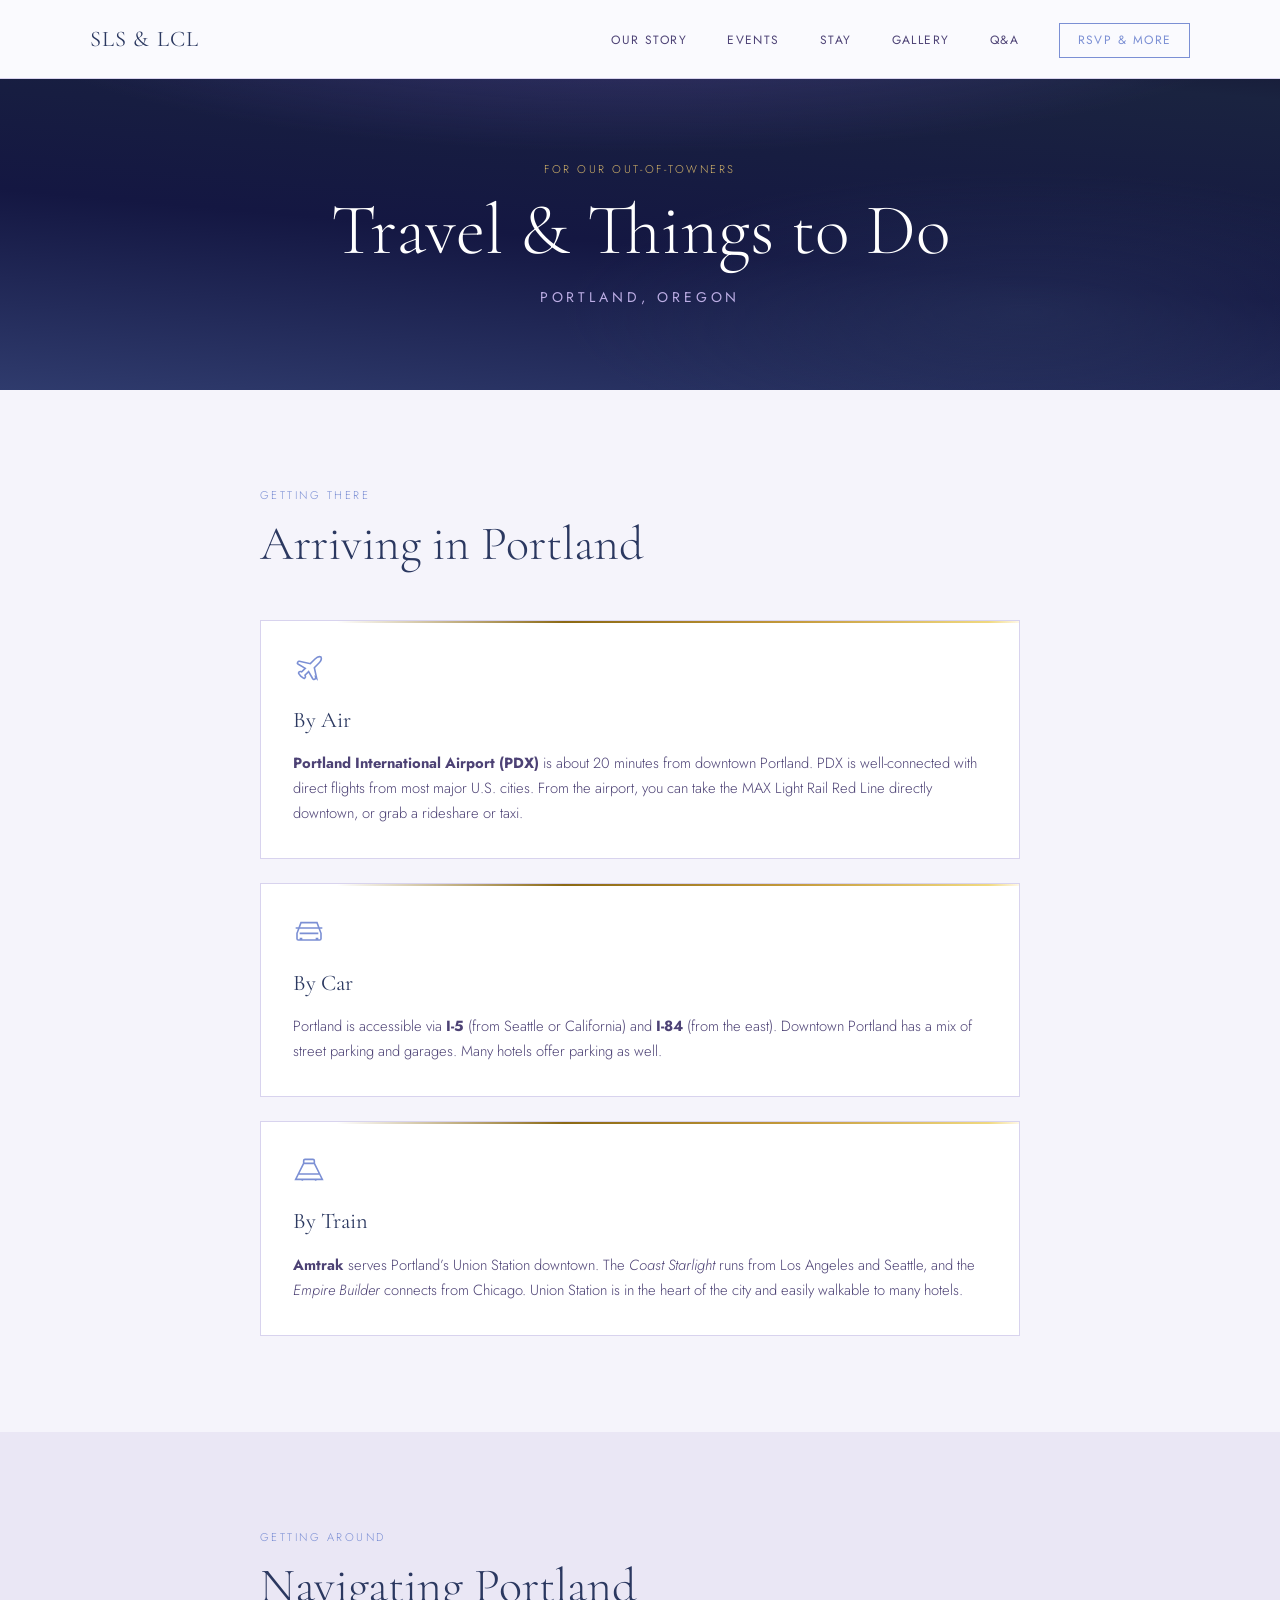
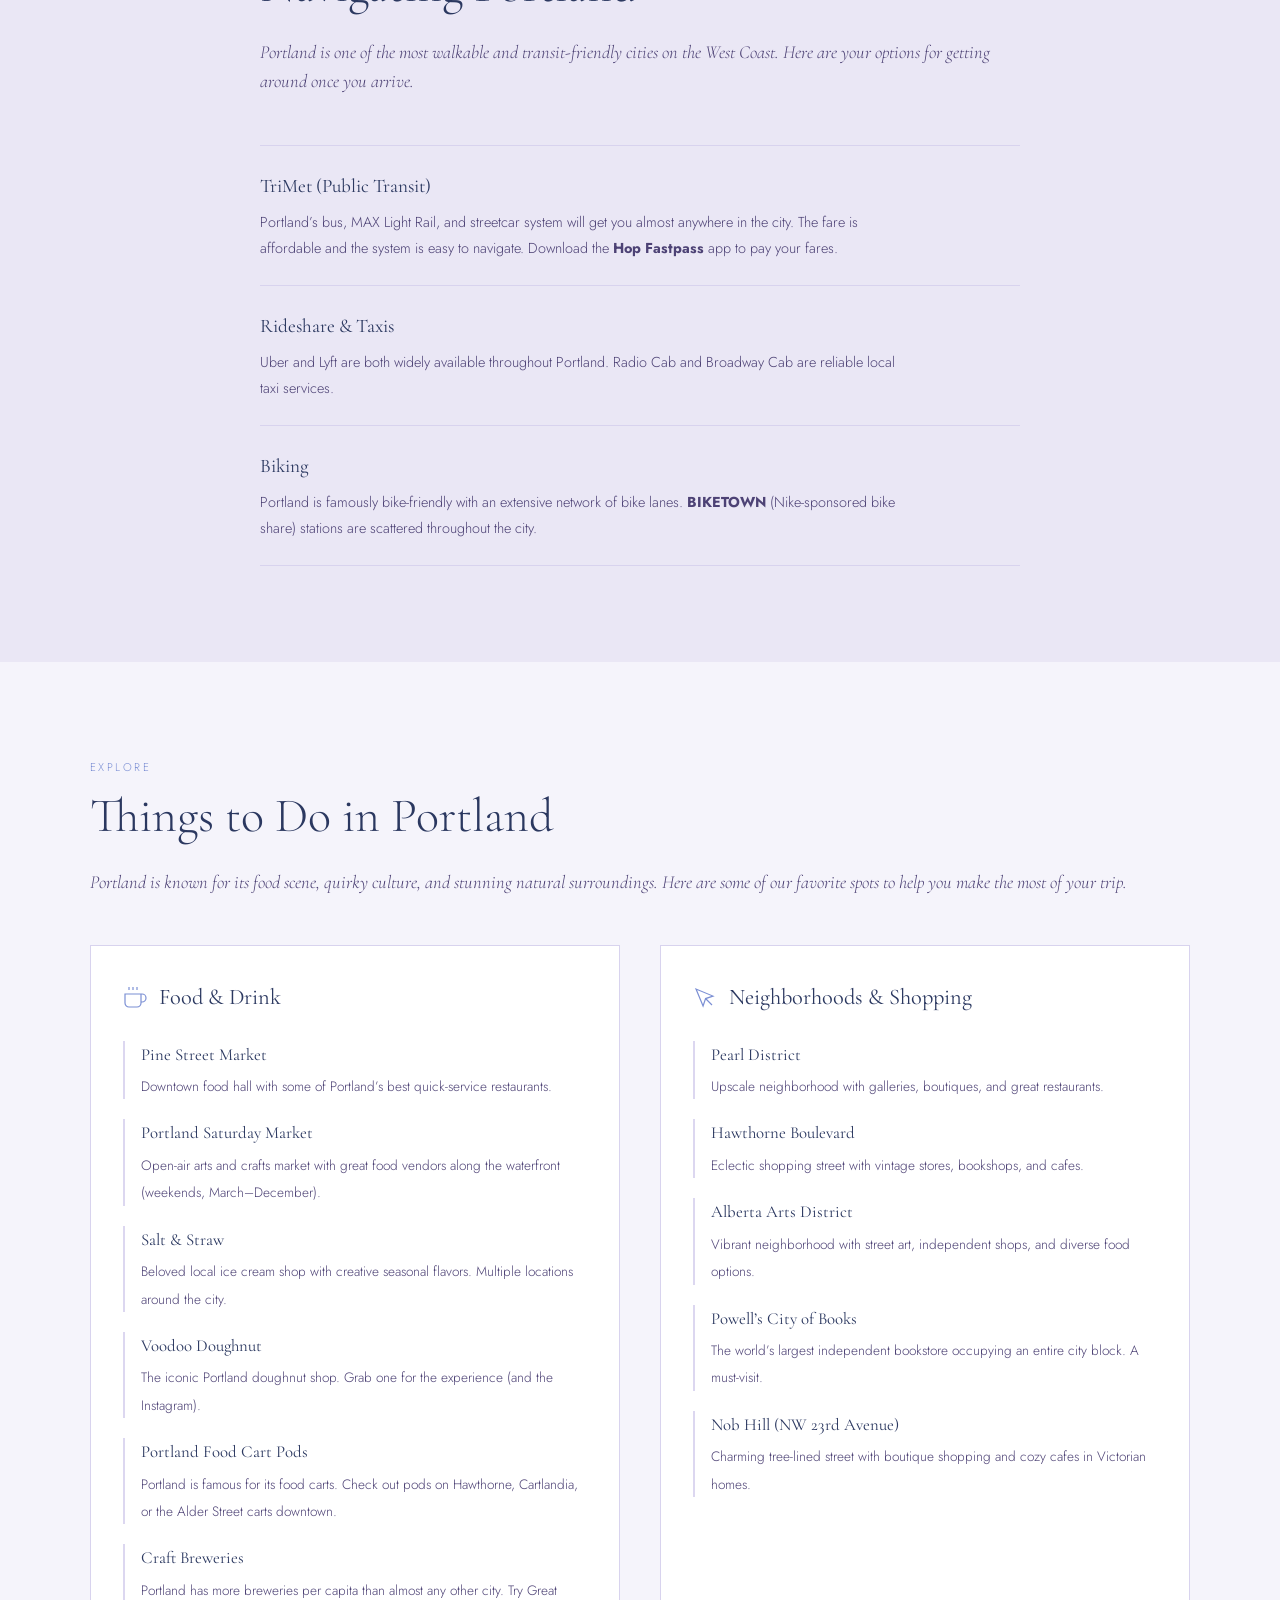
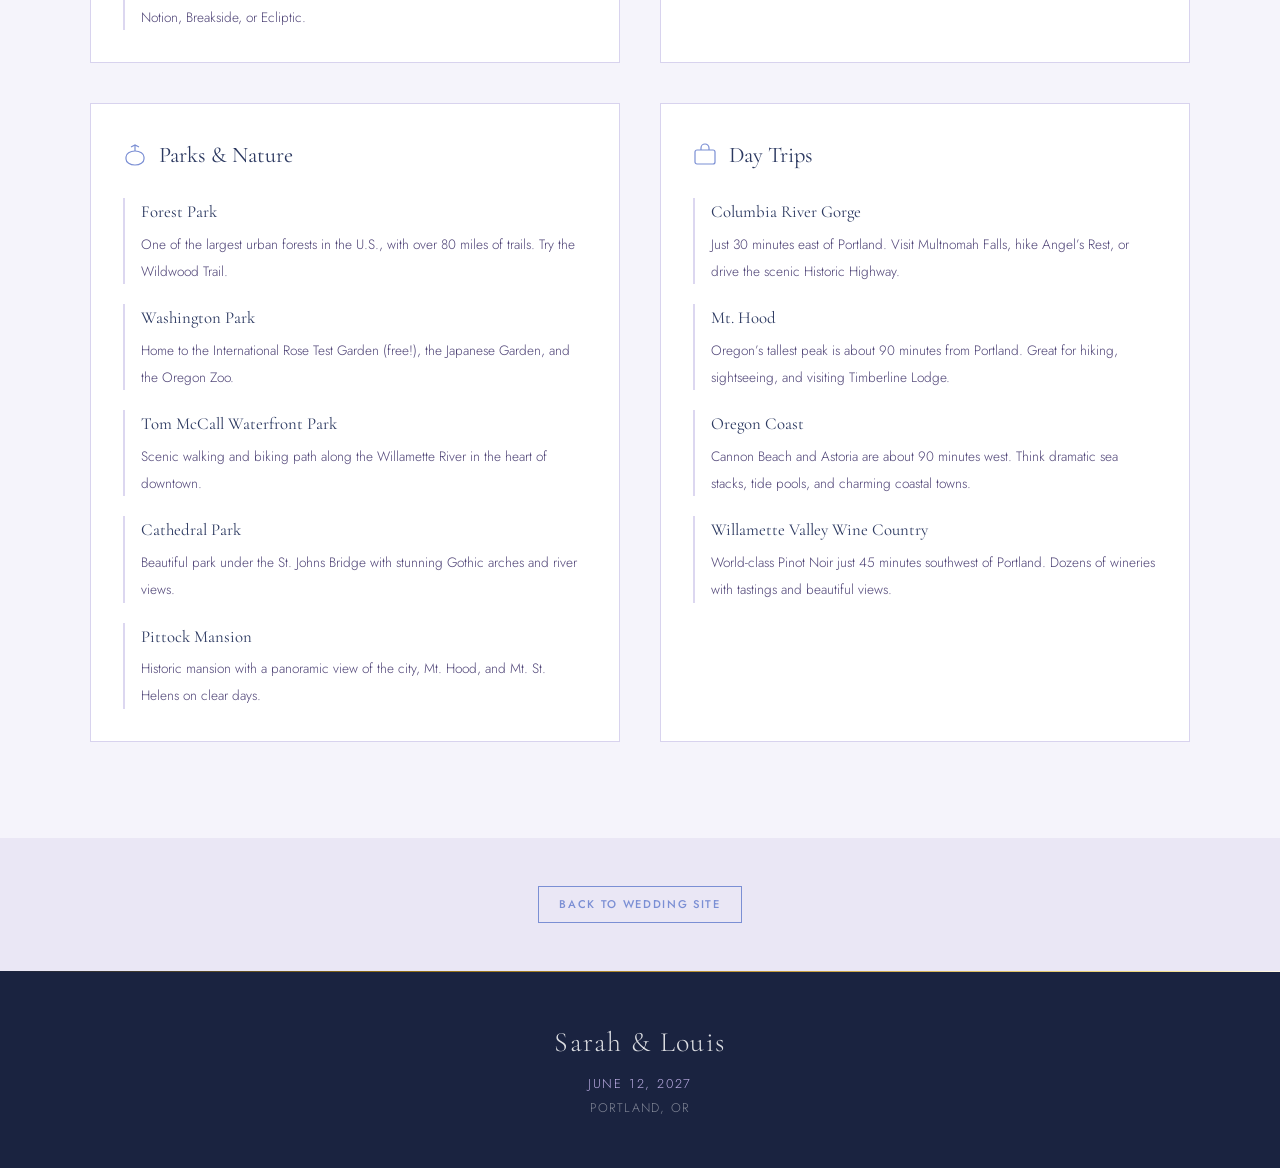
==== commit 9dfa2493: "Add accommodations section and update navigation links" ====
--- a/travel.html
+++ b/travel.html
@@ -28,6 +28,7 @@
         <ul>
           <li><a href="index.html#our-story">Our Story</a></li>
           <li><a href="index.html#events">Events</a></li>
+          <li><a href="index.html#accommodations">Stay</a></li>
           <li><a href="index.html#gallery">Gallery</a></li>
           <li><a href="index.html#faq">Q&amp;A</a></li>
           <li><a href="index.html#links" class="nav-cta">RSVP &amp; More</a></li>
--- a/css/styles.css
+++ b/css/styles.css
@@ -362,6 +362,15 @@
   margin-bottom: 2rem;
 }
 
+.hero-eyebrow-text {
+  display: flex;
+  align-items: center;
+}
+
+.hero-eyebrow-sep {
+  margin: 0 0.5em;
+}
+
 .hero-eyebrow::before,
 .hero-eyebrow::after {
   content: '';
@@ -728,10 +737,90 @@
 /* ============================================================
    EVENTS
    ============================================================ */
+/* Day columns sit side by side so all three cards share one row.
+   Column widths are sized so every card ends up the same width:
+   3rem between days, 1.5rem between cards within a day. */
+.events-days {
+  display: grid;
+  grid-template-columns: calc((100% - 4.5rem) / 3) 1fr;
+  column-gap: 3rem;
+}
+
+/* Both days stretch to the same height so every card lines up */
+.events-day {
+  position: relative;
+  display: flex;
+  flex-direction: column;
+}
+
+.events-day .events-grid {
+  flex: 1;
+}
+
+/* Vertical rule between Friday and Saturday, centered in the column gap */
+.events-day+.events-day::before {
+  content: '';
+  position: absolute;
+  left: -1.5rem;
+  top: 0.5rem;
+  bottom: 0.5rem;
+  width: 1px;
+  background: linear-gradient(180deg, transparent, var(--color-lavender) 18%, var(--color-lavender) 82%, transparent);
+}
+
+/* Day label with hairline rules running out to either side */
+.events-day-header {
+  display: flex;
+  align-items: center;
+  gap: 1.5rem;
+  margin-bottom: 2rem;
+}
+
+.events-day-header::before,
+.events-day-header::after {
+  content: '';
+  flex: 1;
+  height: 1px;
+  background: linear-gradient(90deg, transparent, var(--color-lavender));
+}
+
+.events-day-header::after {
+  background: linear-gradient(90deg, var(--color-lavender), transparent);
+}
+
+.events-day-heading {
+  text-align: center;
+}
+
+.events-day-name {
+  display: block;
+  font-family: var(--font-serif);
+  font-size: 1.75rem;
+  font-weight: 300;
+  line-height: 1.2;
+  color: var(--color-navy);
+}
+
+.events-day-date {
+  display: block;
+  font-size: 1rem;
+  letter-spacing: 0.22em;
+  text-transform: uppercase;
+  color: var(--color-periwinkle);
+}
+
 .events-grid {
   display: grid;
   grid-template-columns: repeat(3, 1fr);
   gap: 1.5rem;
+}
+
+.events-grid--one {
+  grid-template-columns: 1fr;
+}
+
+.events-grid--two {
+  grid-template-columns: repeat(2, 1fr);
 }
 
 .event-card {
@@ -764,6 +853,11 @@
   animation-delay: -3.3s;
 }
 
+/* Keep the first card of each day out of phase with the others */
+.events-grid--two .event-card:nth-child(1)::before {
+  animation-delay: -3.3s;
+}
+
 .event-icon {
   width: 36px;
   height: 36px;
@@ -785,7 +879,7 @@
 }
 
 .event-detail {
-  font-size: 0.87rem;
+  font-size: 1rem;
   color: var(--color-muted);
   margin-bottom: 0.4rem;
 }
@@ -797,6 +891,96 @@
 
 .event-card .btn {
   margin-top: 1.5rem;
+}
+
+/* ============================================================
+   ACCOMMODATIONS
+   ============================================================ */
+.stay-intro {
+  font-family: var(--font-serif);
+  font-size: 1.15rem;
+  font-style: italic;
+  color: var(--color-muted);
+  margin-top: -1.5rem;
+  margin-bottom: 3rem;
+}
+
+.stay-grid {
+  display: grid;
+  grid-template-columns: repeat(2, 1fr);
+  gap: 1.25rem;
+}
+
+.stay-card {
+  display: flex;
+  flex-direction: column;
+  padding: 2rem 1.75rem;
+  background: var(--color-card-bg);
+  border: 1px solid var(--color-rule);
+  transition: border-color var(--transition), box-shadow var(--transition), transform var(--transition);
+}
+
+.stay-card:hover {
+  border-color: var(--color-periwinkle);
+  box-shadow: 0 4px 20px rgba(123, 143, 212, 0.12);
+  transform: translateY(-2px);
+}
+
+.stay-card-head {
+  display: flex;
+  align-items: baseline;
+  justify-content: space-between;
+  gap: 1rem;
+}
+
+.stay-card h3 {
+  font-family: var(--font-serif);
+  font-size: 1.3rem;
+  font-weight: 400;
+  color: var(--color-navy);
+}
+
+.stay-tag {
+  font-size: 0.62rem;
+  letter-spacing: 0.12em;
+  text-transform: uppercase;
+  color: var(--color-gold);
+  border: 1px solid var(--color-gold);
+  padding: 0.1rem 0.5rem;
+  white-space: nowrap;
+  flex-shrink: 0;
+}
+
+.stay-meta {
+  font-size: 0.7rem;
+  letter-spacing: 0.12em;
+  text-transform: uppercase;
+  color: var(--color-periwinkle);
+  margin: 0.35rem 0 0.85rem;
+}
+
+.stay-desc {
+  font-size: 0.85rem;
+  color: var(--color-muted);
+  flex: 1;
+  margin-bottom: 1rem;
+}
+
+.stay-cta {
+  font-size: 0.72rem;
+  letter-spacing: 0.1em;
+  text-transform: uppercase;
+  color: var(--color-periwinkle);
+  font-weight: 500;
+  margin-top: auto;
+}
+
+.stay-note {
+  font-size: 0.85rem;
+  color: var(--color-muted);
+  text-align: center;
+  max-width: 640px;
+  margin: 2.5rem auto 0;
 }
 
 /* ============================================================
@@ -1167,6 +1351,16 @@
   margin-top: 0.75rem;
 }
 
+.faq-answer a {
+  color: var(--color-blue);
+  border-bottom: 1px solid currentColor;
+  transition: color var(--transition);
+}
+
+.faq-answer a:hover {
+  color: var(--color-periwinkle);
+}
+
 /* ============================================================
    IMPORTANT LINKS
    ============================================================ */
@@ -1355,6 +1549,16 @@
    RESPONSIVE
    ============================================================ */
 @media (max-width: 900px) {
+  /* Days stack again — one card per row */
+  .events-days {
+    grid-template-columns: 1fr;
+    row-gap: 3.5rem;
+  }
+
+  .events-day+.events-day::before {
+    content: none;
+  }
+
   .events-grid {
     grid-template-columns: 1fr;
     max-width: 480px;
@@ -1367,6 +1571,12 @@
 
   .link-card--featured {
     grid-column: span 2;
+  }
+
+  .stay-grid {
+    grid-template-columns: 1fr;
+    max-width: 560px;
+    margin: 0 auto;
   }
 
   .gallery-grid {
@@ -1469,6 +1679,21 @@
     grid-auto-rows: 140px;
   }
 
+  /* Stack date and location on their own lines */
+  .hero-eyebrow {
+    align-items: center;
+  }
+
+  .hero-eyebrow-text {
+    flex-direction: column;
+    gap: 0.5rem;
+    text-indent: 0.28em;
+  }
+
+  .hero-eyebrow-sep {
+    display: none;
+  }
+
   .countdown-inner {
     gap: 0.75rem;
   }
